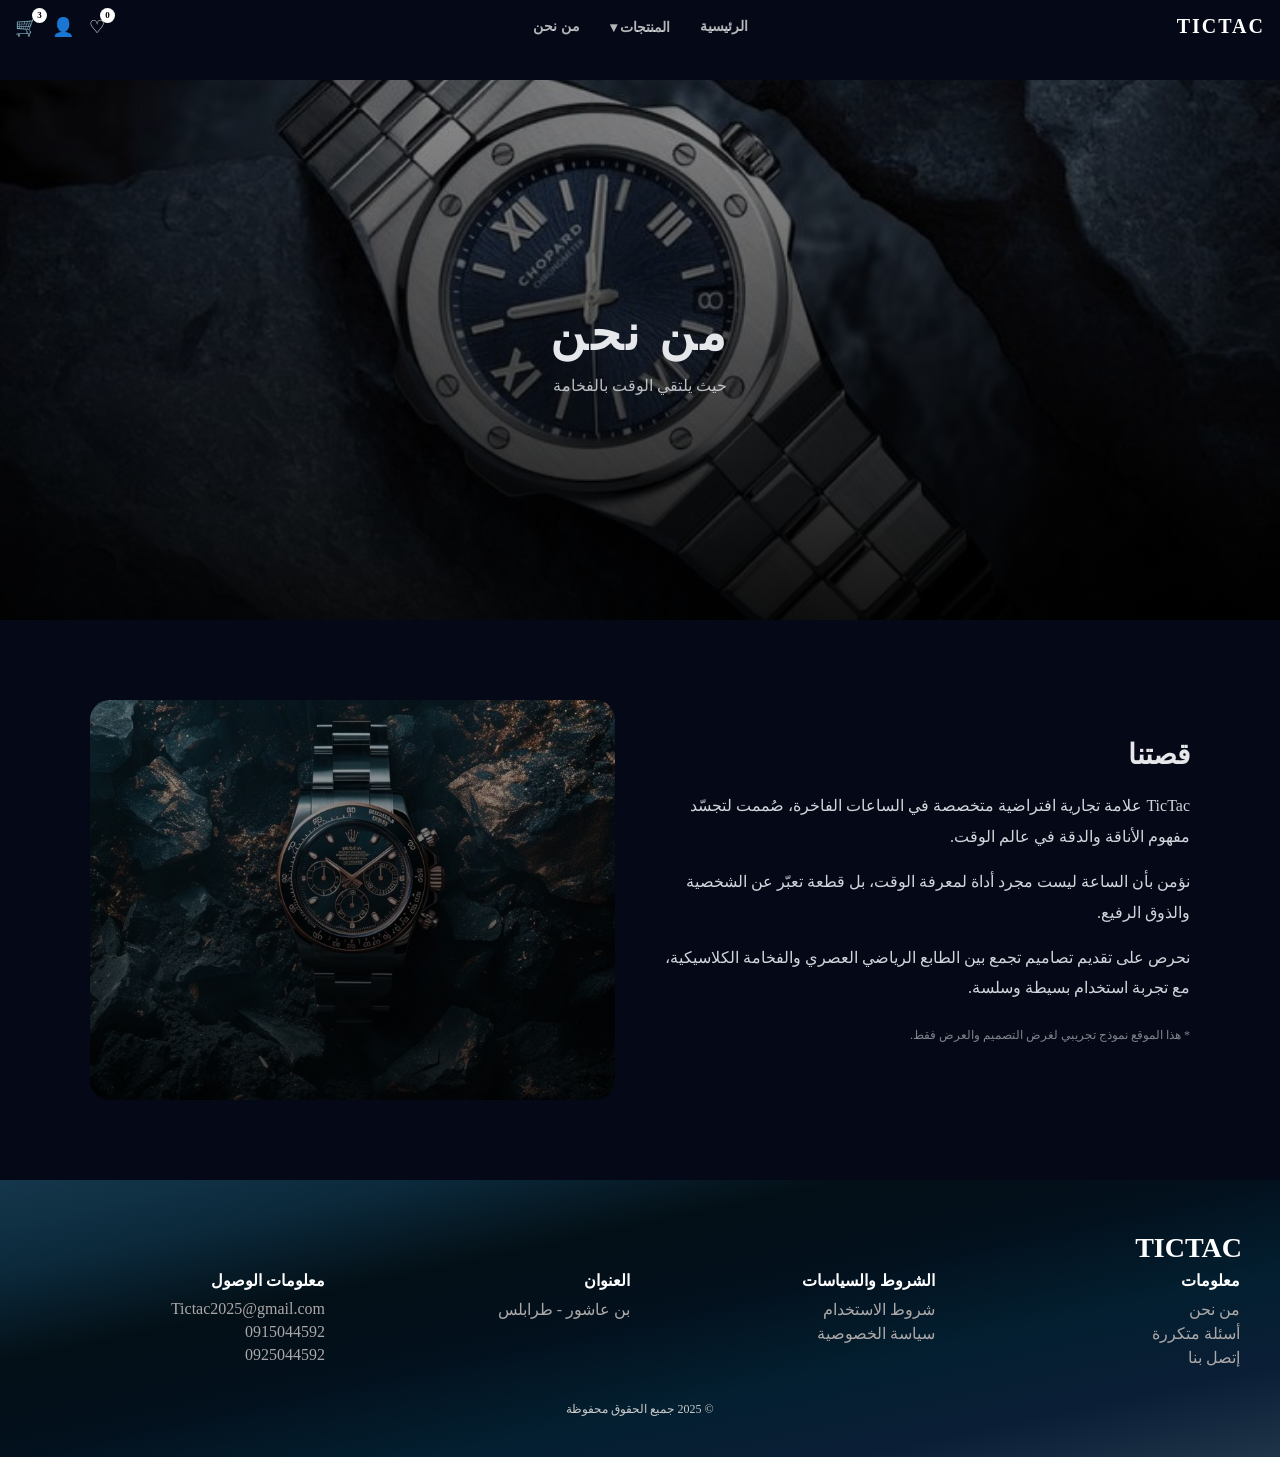
==== aboutUs.html @ 2e1ec947 "first upload" ====
<!DOCTYPE html>
<html lang="ar" dir="rtl">
<head>
  <meta charset="UTF-8">
  <title>من نحن | CHRONO ELITE</title>
  <link rel="stylesheet" href="about.css">
</head>

<body>

  <!-- NAVBAR -->
  <header class="navbar">

  <!-- الجهة اليمنى: شعار + زر الموبايل -->
  <div class="nav-right-group">
      <div class="logo">TIC<span>TAC</span></div>
      <div class="menu-icon">☰</div>
  </div>

  <!-- الروابط -->
  <nav class="nav-links">
      <a href="index.html">الرئيسية</a>

      <!-- Dropdown المنتجات -->
      <div class="dropdown">
          <a href="javascript:void(0)" class="dropbtn">المنتجات ▾</a>
          <div class="dropdown-content">
              <a href="MprPage.html?type=modern">ساعات حديثة</a>
              <a href="Sp.html?type=sport">ساعات رياضية</a>
          </div>
      </div>

     <a href="aboutUs.html">من نحن</a>

  </nav>

  <!-- الأيقونات -->
  <div class="nav-left-icons">
      <div class="icon-group">
          <div class="icon-item">♡ <span class="badge">8</span></div>
          <div class="icon-item" onclick="goLogin()">👤</div>
          <div class="icon-item" onclick="goCart()">🛒 <span class="badge">3</span></div>
      </div>
  </div>

</header>

  <!-- HERO -->
  <header class="hero">
    <div class="hero-overlay">
      <h1>من نحن</h1>
      <p>حيث يلتقي الوقت بالفخامة</p>
    </div>
  </header>

  <!-- ABOUT CONTENT -->
  <section class="about">
    <div class="about-container">

      <div class="about-text">
        <h2>قصتنا</h2>
        <p>
          TicTac علامة تجارية افتراضية متخصصة في الساعات الفاخرة،
          صُممت لتجسّد مفهوم الأناقة والدقة في عالم الوقت.
        </p>

        <p>
          نؤمن بأن الساعة ليست مجرد أداة لمعرفة الوقت،
          بل قطعة تعبّر عن الشخصية والذوق الرفيع.
        </p>

        <p>
          نحرص على تقديم تصاميم تجمع بين الطابع الرياضي العصري
          والفخامة الكلاسيكية، مع تجربة استخدام بسيطة وسلسة.
        </p>

        <p class="note">
          * هذا الموقع نموذج تجريبي لغرض التصميم والعرض فقط.
        </p>
      </div>

      <div class="about-image"></div>

    </div>
  </section>

 <footer class="footer">
  <!-- العنوان الكبير -->
  <div class="footer-header">
    <h2>TICTAC</h2>
  </div>

  <!-- أسماء العناصر في صف واحد -->
  <div class="footer-nav">
    <div class="footer-link">
      <h3>معلومات</h3>
      <ul>
        <li><a href="aboutUs.html">من نحن</a></li>
        <li><a href="aboutUs.html">أسئلة متكررة</a></li>
        <li><a href="aboutUs.html">إتصل بنا</a></li>
      </ul>
    </div>

    <div class="footer-link">
      <h3>الشروط والسياسات</h3>
      <ul>
        <li><a href="#">شروط الاستخدام</a></li>
        <li><a href="#">سياسة الخصوصية</a></li>
      </ul>
    </div>

    <div class="footer-link">
      <h3>العنوان</h3>
      <p>بن عاشور - طرابلس</p>
    </div>

    <div class="footer-link">
      <h3>معلومات الوصول</h3>
      <ul>
        <li><a href="#">Tictac2025@gmail.com</a></li>
        <li><a href="#">0915044592</a></li>
        <li><a href="#">0925044592</a></li>
      </ul>
    </div>
  </div>

  <!-- نص أسفل الفوتر -->
  <div class="footer-bottom">
    © 2025 جميع الحقوق محفوظة
  </div>
</footer>
 <!-- ملف الجافاسكريبت -->
    <script src="hov.js"></script>
</body>
</html>
---- about.css ----
/* RESET */
*{
  margin:0;
  padding:0;
  box-sizing:border-box;
 font-family: "Times new roman", sans-serif;
}

body{
  background:#050816;
  color:#e5e7eb;
}

/* ================= Navbar ================= */
.navbar {
    display: flex;
    justify-content: space-between;
    align-items: center;
    width: 100%;
    padding: 5px 15px;
    background: #11111100;
    position: absolute; /* navbar ينزل معاك */
    top: 0;
    z-index: 1000;
    direction: rtl;
    margin-top: 10px;
}

/* شعار + زر الموبايل */
.nav-right-group {
    display: flex;
    align-items: center;
    gap: 15px;
}

.logo {
    color: #fff;
    font-weight: 700;
    font-size: 20px;
    letter-spacing: 2px;
}

.nav-logo span {
    color: #00d4ff;
}

/* روابط التنقل */
.nav-links {
    display: flex;
    gap: 30px;
    align-items: center;
}

.nav-links a {
    text-decoration: none;
    color: rgba(255,255,255,0.7);
    font-weight: 600;
    position: relative;
    font-size: 14px;
}

.nav-links a:hover {
    color: #fff;
}

.nav-links a::after {
    content: '';
    position: absolute;
    width: 0;
    height: 2px;
    bottom: -5px;
    left: 50%;
    background-color: #00d4ff;
    transition: all 0.3s ease;
    transform: translateX(-50%);
}

.nav-links a:hover::after {
    width: 100%;
}

/* Dropdown */
.nav-links .dropdown {
    position: relative;
}

.nav-links .dropbtn {
    cursor: pointer;
    color: rgba(255,255,255,0.7);
    font-weight: 600;
}

.nav-links .dropdown-content {
    display: none;
    position: absolute;
    top: 25px;
    right: 0;
    background: rgba(0, 0, 0, 0.6);
    border-radius: 10px;
    flex-direction: column;
    min-width: 150px;
}

.nav-links .dropdown-content a {
    color: #ccc;
    padding: 10px 15px;
    text-decoration: none;
    display: block;
}

.nav-links .dropdown-content a:hover {
    background: #00d4ff33;
    color: #fff;
}
.nav-links .dropdown.active .dropdown-content {
    display: flex;
}
/* أيقونات */
.icon-group {
    display: flex;
    gap: 15px;
    color: white;
    font-size: 18px;
    align-items: center;
}

.icon-item {
    position: relative;
    cursor: pointer;
}

/* Badge */
.badge {
    position: absolute;
    top: -8px;
    right: -10px;
    background: white;
    color: black;
    font-size: 9px;
    width: 15px;
    height: 15px;
    border-radius: 50%;
    display: flex;
    justify-content: center;
    align-items: center;
    font-weight: bold;
}

/* زر الموبايل مخفي على الديسكتوب */
.menu-icon {
    display: none;
    font-size: 28px;
    color: white;
    cursor: pointer;
    user-select: none;
}




/* ========== Responsive ========== */
@media (max-width: 768px) {

    .menu-icon {
        display: block; /* يظهر */
    }

    .nav-links {
        display: none; /* يختفي على الموبايل */
        position: absolute;
        top: 55px;
        right: 0;
        background: rgba(0,0,0,0.95);
        flex-direction: column;
        padding: 15px;
        border-radius: 10px;
        width: 200px;
        z-index: 1000;
    }

    .nav-links.active {
        display: flex; /* تظهر عند الضغط */
    }

    .nav-links a {
        margin: 10px 0;
    }

    /* Dropdown على الموبايل عند الضغط */
     .nav-links .dropdown-content {
      display: none;
      flex-direction: column;
      padding-left: 0;
      margin: 5px 0;
      background: rgba(0,0,0,0.9); /* <- هنا شفافية القايمة في الموبايل */
  }

    .nav-links .dropdown.active .dropdown-content {
      display: flex;
  }
}
/* HERO */
.hero{
  height:60vh;
  background:
    linear-gradient(to bottom, rgba(0,0,0,.4), rgba(0,0,0,.9)),
    url("images/Bandit\ and\ Wei\ Koh’s\ Chopard\ Alpine\ Eagle\ XL\ Chrono.jpg") center/cover no-repeat;
  display:flex;
  align-items:center;
  justify-content:center;
  margin-top:80px;
}

.hero-overlay{
  text-align:center;
}

.hero h1{
  font-size:48px;
  letter-spacing:4px;
  margin-bottom:15px;
}

.hero p{
  font-size:16px;
  opacity:.8;
}

/* ABOUT SECTION */
.about{
  padding:80px 60px;
}

.about-container{
  max-width:1100px;
  margin:auto;
  display:grid;
  grid-template-columns:1fr 1fr;
  gap:50px;
  align-items:center;
}

.about-text h2{
  font-size:28px;
  margin-bottom:20px;
}

.about-text p{
  line-height:1.9;
  margin-bottom:15px;
  color:#d1d5db;
}

.note{
  font-size:12px;
  opacity:.6;
  margin-top:20px;
}

/* IMAGE BOX */
.about-image{
  height:400px;
  border-radius:20px;
  background:
    linear-gradient(to bottom, rgba(0,0,0,.3), rgba(0,0,0,.8)),
    url("images/ROLEX COSMOGRAPH.jpg") center/cover no-repeat;
}

.footer {
  background: linear-gradient(to right bottom, #15374b, #0b293b, #030f16, #03111e, #031f30, #0a1e35, #1f3349);
  color: #ccc;
  padding: 40px 20px;
  width: 100%;
  box-sizing: border-box;
  text-align: center;
  font-family: 'Times New Roman', Times, serif;
}

/* العنوان الكبير */
.footer-header h2 {
  color: #fff;
  font-weight: bold;
  font-size: 28px;
  margin: 12px 18px 7px 0px;
  text-align: right;
  

}

/* صف أسماء العناصر */
.footer-nav {
  display: flex;
  justify-content: space-between; /* كل عنصر متساوي المسافة */
  gap: 20px;
  flex-wrap: wrap;                /* للسماح بالنزول على الشاشات الصغيرة */
  max-width: 1200px;
  margin: 0 auto 30px;
}

/* كل عنصر */
.footer-link {
  flex: 1;               /* يجعل كل عنصر متساوي العرض */
  text-align: right;    /* العنوان والروابط في الوسط */
}

.footer-link h3 {
  color: #fff;
  font-weight: bold;    /* Bold حسب طلبك */
  font-size: 16px;
  margin-bottom: 10px;
}

/* قائمة الروابط تحت كل عنصر */
.footer-link ul {
  list-style: none;
  padding: 0;
  margin: 0;
}

.footer-link ul li a {
  color: #ada8a8;
  text-decoration: none;
  display: block;
  margin: 5px 0;
  transition: 0.3s;
}

.footer-link ul li a:hover {
  color: #fff;
}

/* نصوص الفقرة داخل المجموعة */
.footer-link p {
  color: #ada8a8;
  margin: 5px 0;
}

/* نص أسفل الفوتر */
.footer-bottom {
  text-align: center;
  font-size: 12px;
  color: #ccc;
}

/* ====== Responsive ====== */
@media (max-width: 1024px) {
  .footer-nav {
    justify-content: space-around;
  }
}

@media (max-width: 768px) {
  .footer-nav {
    flex-direction: column; /* العناصر تصير تحت بعض */
    align-items: center;
    gap: 20px;
  }

  .footer-link {
    text-align: center;
  }
}
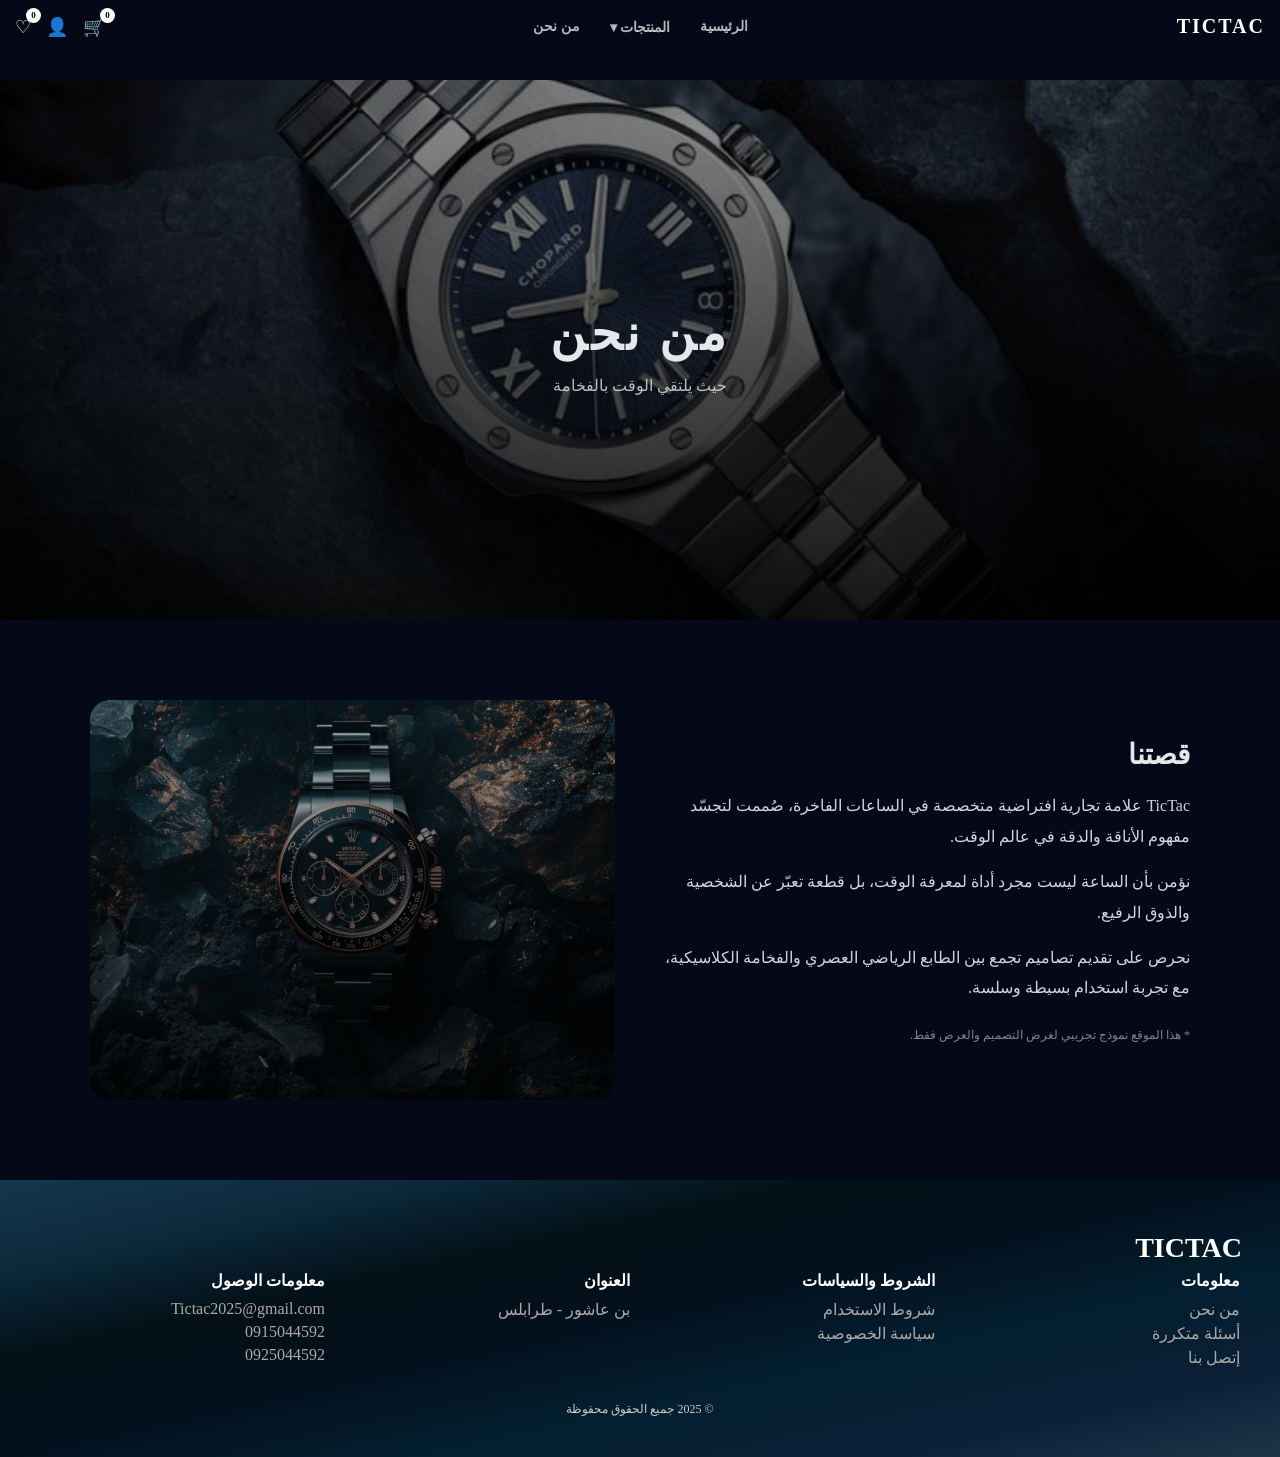
==== commit d1f83aaa: "aditing whatsapp and website behaviour" ====
--- a/aboutUs.html
+++ b/aboutUs.html
@@ -37,9 +37,9 @@
   <!-- الأيقونات -->
   <div class="nav-left-icons">
       <div class="icon-group">
-          <div class="icon-item">♡ <span class="badge">8</span></div>
-          <div class="icon-item" onclick="goLogin()">👤</div>
-          <div class="icon-item" onclick="goCart()">🛒 <span class="badge">3</span></div>
+          <div class="icon-item" onclick="location.href='cart.php'">🛒 <span class="badge" id="cart-badge">0</span></div>
+            <div class="icon-item" onclick="location.href='login.html'">👤</div>
+            <div class="icon-item">♡ <span class="badge" id="fav-badge">0</span></div>
       </div>
   </div>
 
--- a/about.css
+++ b/about.css
@@ -361,3 +361,7 @@
   }
 }
 
+
+body { display: flex; flex-direction: column; min-height: 100vh; }
+.footer { margin-top: auto; }
+
